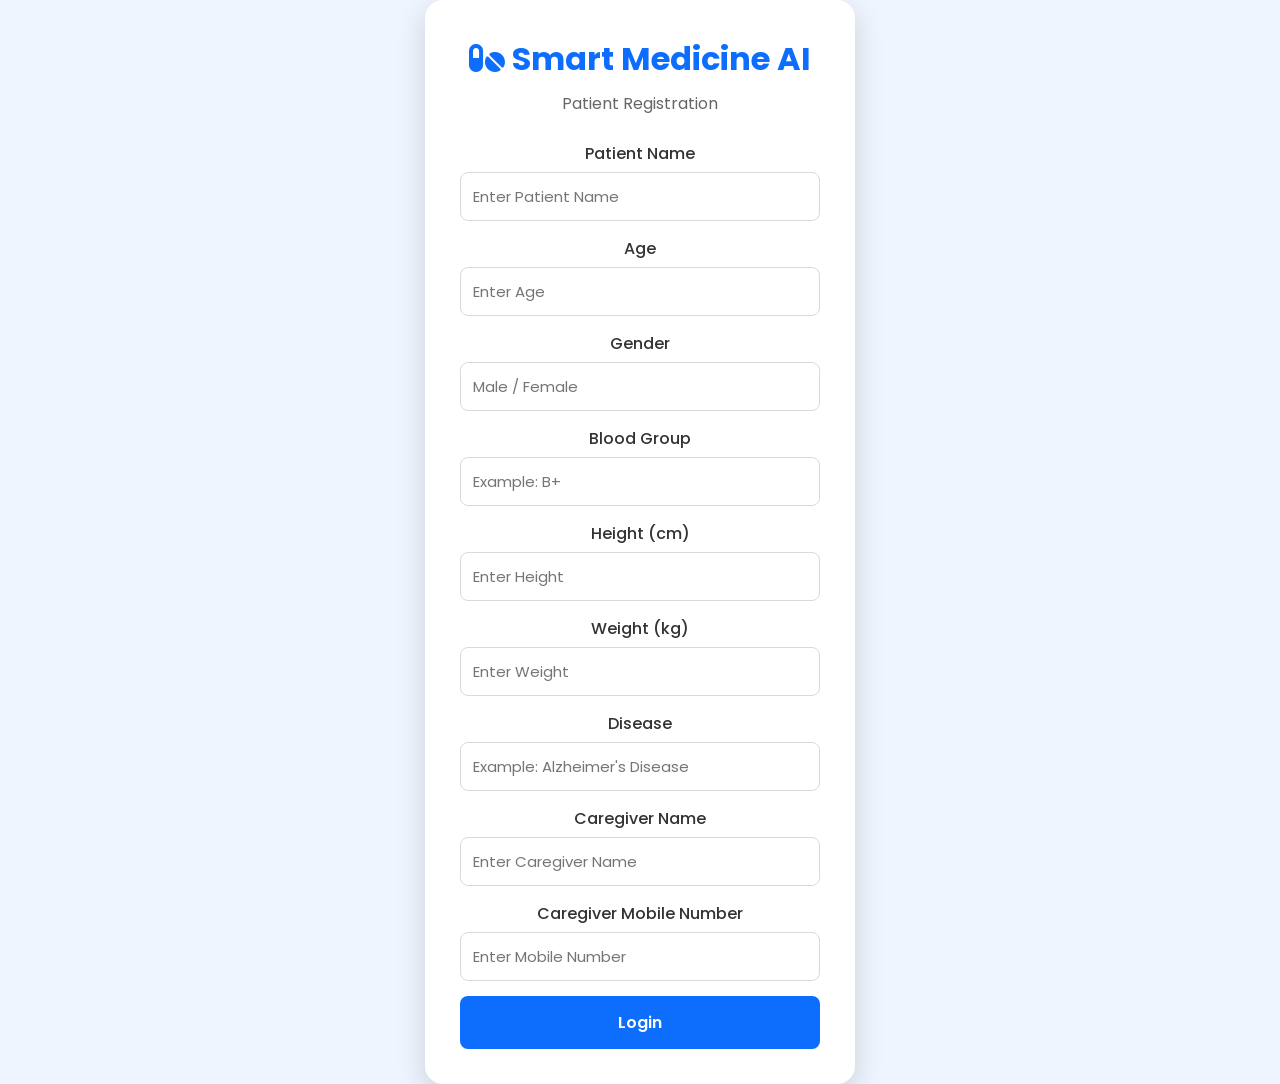
==== index.html @ ea63b9f7 "Add files via upload" ====
<!DOCTYPE html>
<html lang="en">

<head>

<meta charset="UTF-8">
<meta name="viewport" content="width=device-width, initial-scale=1.0">

<title>Login | Smart Medicine AI</title>

<link rel="stylesheet" href="css/style.css">

<link href="https://fonts.googleapis.com/css2?family=Poppins:wght@300;400;500;600;700&display=swap" rel="stylesheet">

<link rel="stylesheet"
href="https://cdnjs.cloudflare.com/ajax/libs/font-awesome/6.5.2/css/all.min.css">

<style>

*{
margin:0;
padding:0;
box-sizing:border-box;
font-family:'Poppins',sans-serif;
}

body{

background:#eef5ff;

display:flex;

justify-content:center;

align-items:center;

min-height:100vh;

}

.login-box{

width:430px;

background:#fff;

padding:35px;

border-radius:18px;

box-shadow:0 10px 30px rgba(0,0,0,0.15);

}

.login-box h1{

text-align:center;

color:#0d6efd;

margin-bottom:8px;

}

.login-box p{

text-align:center;

color:#666;

margin-bottom:25px;

}

.input-group{

margin-bottom:15px;

}

.input-group label{

display:block;

margin-bottom:6px;

font-weight:500;

color:#333;

}

.input-group input{

width:100%;

padding:12px;

border:1px solid #d9d9d9;

border-radius:8px;

font-size:15px;

outline:none;

transition:.3s;

}

.input-group input:focus{

border-color:#0d6efd;

box-shadow:0 0 5px rgba(13,110,253,.3);

}

.login-btn{

width:100%;

padding:14px;

background:#0d6efd;

color:#fff;

font-size:16px;

font-weight:600;

border:none;

border-radius:8px;

cursor:pointer;

transition:.3s;

}

.login-btn:hover{

background:#0b5ed7;

}

</style>

</head>

<body>

<div class="login-box">

<h1>

<i class="fa-solid fa-pills"></i>

Smart Medicine AI

</h1>

<p>Patient Registration</p>

<div class="input-group">

<label>Patient Name</label>

<input
type="text"
id="patientName"
placeholder="Enter Patient Name">

</div>

<div class="input-group">

<label>Age</label>

<input
type="number"
id="patientAge"
placeholder="Enter Age">

</div>

<div class="input-group">

<label>Gender</label>

<input
type="text"
id="gender"
placeholder="Male / Female">

</div>

<div class="input-group">

<label>Blood Group</label>

<input
type="text"
id="bloodGroup"
placeholder="Example: B+">

</div>
<div class="input-group">

<label>Height (cm)</label>

<input
type="number"
id="height"
placeholder="Enter Height">

</div>

<div class="input-group">

<label>Weight (kg)</label>

<input
type="number"
id="weight"
placeholder="Enter Weight">

</div>

<div class="input-group">

<label>Disease</label>

<input
type="text"
id="disease"
placeholder="Example: Alzheimer's Disease">

</div>

<div class="input-group">

<label>Caregiver Name</label>

<input
type="text"
id="caregiverName"
placeholder="Enter Caregiver Name">

</div>

<div class="input-group">

<label>Caregiver Mobile Number</label>

<input
type="tel"
id="caregiverNumber"
placeholder="Enter Mobile Number">

</div>

<button
class="login-btn"
onclick="loginUser()">

Login

</button>

</div>

<script>

function loginUser(){

localStorage.setItem(
"patientName",
document.getElementById("patientName").value
);

localStorage.setItem(
"patientAge",
document.getElementById("patientAge").value
);

localStorage.setItem(
"gender",
document.getElementById("gender").value
);

localStorage.setItem(
"bloodGroup",
document.getElementById("bloodGroup").value
);

localStorage.setItem(
"height",
document.getElementById("height").value
);

localStorage.setItem(
"weight",
document.getElementById("weight").value
);

localStorage.setItem(
"disease",
document.getElementById("disease").value
);

localStorage.setItem(
"caregiverName",
document.getElementById("caregiverName").value
);

localStorage.setItem(
"caregiverNumber",
document.getElementById("caregiverNumber").value
);
alert("Login Successful!");

window.location.href = "dashboard.html";

}

</script>

</body>

</html>
---- css/style.css ----
/* ===========================
   GOOGLE FONT
=========================== */

@import url('https://fonts.googleapis.com/css2?family=Poppins:wght@300;400;500;600;700&display=swap');

*{
    margin:0;
    padding:0;
    box-sizing:border-box;
    font-family:'Poppins',sans-serif;
}

body{
    background:linear-gradient(135deg,#eef4ff,#dbeafe);
    color:#333;
}

/* ===========================
   LOGIN PAGE
=========================== */

.login-page{
    width:100%;
    height:100vh;
    display:flex;
    justify-content:center;
    align-items:center;
    background:linear-gradient(135deg,#0d6efd,#29b6f6);
}

.login-box{
    width:420px;
    background:white;
    padding:40px;
    border-radius:20px;
    box-shadow:0 20px 40px rgba(0,0,0,.15);
    text-align:center;
}

.logo{
    width:90px;
    height:90px;
    border-radius:50%;
    background:#0d6efd;
    color:white;
    display:flex;
    justify-content:center;
    align-items:center;
    margin:auto;
    font-size:40px;
    margin-bottom:20px;
}

.login-box h1{
    color:#0d6efd;
    margin-bottom:8px;
}

.login-box p{
    color:#666;
    margin-bottom:25px;
}

.input-box{
    width:100%;
    padding:15px;
    border:1px solid #ddd;
    border-radius:10px;
    margin-bottom:15px;
    font-size:16px;
}

.login-btn{
    width:100%;
    padding:15px;
    border:none;
    background:#0d6efd;
    color:white;
    font-size:18px;
    border-radius:10px;
    cursor:pointer;
    transition:.3s;
}

.login-btn:hover{
    background:#0056d2;
}

/* ===========================
   DASHBOARD
=========================== */

.dashboard{
    display:flex;
    min-height:100vh;
}

/* ===========================
   SIDEBAR
=========================== */

.sidebar{
    width:250px;
    background:#0d6efd;
    color:white;
    min-height:100vh;
    padding:25px;
}

.sidebar h2{
    text-align:center;
    margin-bottom:35px;
}

.sidebar ul{
    list-style:none;
}

.sidebar ul li{
    margin:18px 0;
}

.sidebar ul li a{
    text-decoration:none;
    color:white;
    display:block;
    padding:12px;
    border-radius:10px;
    transition:.3s;
}

.sidebar ul li a:hover{
    background:rgba(255,255,255,.2);
}

/* Active Page */

.sidebar ul li.active a{
    background:white;
    color:#0d6efd;
    font-weight:600;
    border-radius:10px;
}

.sidebar ul li.active a i{
    color:#0d6efd;
}

/* ===========================
   MAIN CONTENT
=========================== */

.main{
    flex:1;
    padding:30px;
}

.navbar{
    display:flex;
    justify-content:space-between;
    align-items:center;
    margin-bottom:30px;
}

.nav-left h1{
    color:#0d6efd;
    margin-bottom:8px;
}

#date{
    color:#666;
    font-size:15px;
}

#clock{
    color:#0d6efd;
    font-size:22px;
    font-weight:600;
    margin-top:5px;
}

.nav-icons{
    display:flex;
    align-items:center;
    gap:20px;
}

.nav-icons i{
    font-size:24px;
    color:#0d6efd;
    background:white;
    padding:12px;
    border-radius:50%;
    box-shadow:0 5px 15px rgba(0,0,0,.15);
    cursor:pointer;
}

.profile-box{
    display:flex;
    align-items:center;
    gap:10px;
    background:white;
    padding:10px 15px;
    border-radius:25px;
    box-shadow:0 5px 15px rgba(0,0,0,.1);
}

.profile-box span{
    font-weight:600;
}

/* ===========================
   DASHBOARD SUMMARY - 4 BOXES
=========================== */

.dashboard-summary{
    display:grid;
    grid-template-columns:repeat(4,1fr);
    gap:20px;
    width:100%;
    margin-top:25px;
    margin-bottom:30px;
}

.dashboard-summary .dashboard-card{
    min-width:0;
    min-height:150px;
    background:white;
    padding:25px;
    border-radius:15px;
    box-shadow:0 10px 20px rgba(0,0,0,.08);
}

.dashboard-summary .dashboard-card h3{
    color:#666;
    margin-bottom:10px;
}

.dashboard-summary .dashboard-card h2{
    color:#0d6efd;
}

/* ===========================
   DASHBOARD CARDS
=========================== */

.cards{
    display:grid;
    grid-template-columns:repeat(auto-fit,minmax(220px,1fr));
    gap:20px;
    margin-top:25px;
    margin-bottom:30px;
}

.card{
    background:white;
    padding:25px;
    border-radius:15px;
    box-shadow:0 10px 20px rgba(0,0,0,.08);
}

.card h3{
    color:#666;
    margin-bottom:10px;
}

.card h2{
    color:#0d6efd;
}

/* ===========================
   HEALTH CARD
=========================== */

.health-card{
    background:white;
    padding:25px;
    border-radius:15px;
    box-shadow:0 10px 20px rgba(0,0,0,.08);
}

/* ===========================
   SCHEDULE
=========================== */

.schedule{
    background:white;
    padding:25px;
    border-radius:15px;
    box-shadow:0 10px 20px rgba(0,0,0,.08);
    margin-bottom:30px;
}

.schedule h2{
    color:#0d6efd;
    margin-bottom:20px;
}

table{
    width:100%;
    border-collapse:collapse;
}

th{
    background:#0d6efd;
    color:white;
    padding:14px;
}

td{
    padding:14px;
    text-align:center;
    border-bottom:1px solid #eee;
}

/* ===========================
   PATIENT INFORMATION
=========================== */

.patient-card{
    margin-top:30px;
    background:white;
    padding:25px;
    border-radius:15px;
    box-shadow:0 10px 20px rgba(0,0,0,.08);
}

.patient-card h2{
    color:#0d6efd;
    margin-bottom:20px;
}

.patient-grid{
    display:grid;
    grid-template-columns:repeat(2,1fr);
    gap:15px;
}

.patient-grid div{
    background:#eef4ff;
    padding:15px;
    border-radius:10px;
}

/* ===========================
   EMERGENCY SOS
=========================== */

.sos-card{
    margin-top:30px;
    background:white;
    padding:30px;
    border-radius:15px;
    text-align:center;
    box-shadow:0 10px 20px rgba(0,0,0,.08);
}

.sos-card h2{
    color:#dc2626;
    margin-bottom:15px;
}

.sos-btn{
    margin-top:20px;
    padding:15px 40px;
    border:none;
    border-radius:10px;
    background:#dc2626;
    color:white;
    font-size:18px;
    cursor:pointer;
    transition:.3s;
}

.sos-btn:hover{
    background:#b91c1c;
    transform:scale(1.05);
}

/* ===========================
   MEDICINE PROGRESS
=========================== */

.progress-card{
    margin-top:30px;
    background:white;
    padding:25px;
    border-radius:15px;
    box-shadow:0 10px 20px rgba(0,0,0,.08);
}

.progress-bar{
    width:100%;
    height:25px;
    background:#e5e7eb;
    border-radius:20px;
    overflow:hidden;
    margin:15px 0;
}

.progress-fill{
    width:75%;
    height:100%;
    background:#22c55e;
    color:white;
    text-align:center;
    line-height:25px;
    font-weight:bold;
}

/* ===========================
   ACTION BUTTON
=========================== */

.action-btn{
    margin-top:15px;
    padding:10px 20px;
    background:#2563eb;
    color:white;
    border:none;
    border-radius:8px;
    cursor:pointer;
    font-size:16px;
    transition:.3s;
}

.action-btn:hover{
    background:#1d4ed8;
}

/* ===========================
   ANIMATIONS
=========================== */

.card,
.patient-card,
.schedule,
.sos-card,
.progress-card,
.dashboard-summary .dashboard-card{
    transition:0.3s ease;
}

.card:hover,
.patient-card:hover,
.schedule:hover,
.sos-card:hover,
.progress-card:hover,
.dashboard-summary .dashboard-card:hover{
    transform:translateY(-6px);
    box-shadow:0 15px 35px rgba(0,0,0,.15);
}

button{
    transition:0.3s;
}

button:hover{
    transform:scale(1.05);
}

/* ===========================
   AI ASSISTANT
=========================== */

.ai-card{
    margin-top:30px;
    background:white;
    padding:25px;
    border-radius:15px;
    box-shadow:0 10px 25px rgba(0,0,0,.1);
    transition:.3s;
}

.ai-card:hover{
    transform:translateY(-5px);
    box-shadow:0 15px 35px rgba(0,0,0,.15);
}

.ai-card h2{
    color:#2563eb;
    margin-bottom:20px;
}

.ai-content p{
    margin:12px 0;
    font-size:16px;
}

.safe{
    color:green;
    font-weight:bold;
}

/* ===========================
   RESPONSIVE
=========================== */

@media(max-width:1100px){

    .dashboard-summary{
        grid-template-columns:repeat(2,1fr);
    }

}

@media(max-width:900px){

    .dashboard{
        flex-direction:column;
    }

    .sidebar{
        width:100%;
        min-height:auto;
    }

    .patient-grid{
        grid-template-columns:1fr;
    }

    .cards{
        grid-template-columns:1fr;
    }

    .navbar{
        flex-direction:column;
        align-items:flex-start;
        gap:15px;
    }

}

@media(max-width:600px){

    .dashboard-summary{
        grid-template-columns:1fr;
    }

}
/* ===========================
   TOP 4 DASHBOARD SUMMARY BOXES
=========================== */

.top-summary {
    display: grid;
    grid-template-columns: repeat(4, 1fr);
    gap: 20px;
    width: 100%;
    margin-top: 25px;
    margin-bottom: 30px;
}

.top-summary .card,
.top-summary .health-card {
    margin: 0;
    min-width: 0;
    min-height: 150px;
}

/* Keep the rest of the dashboard unchanged */

@media (max-width: 1100px) {

    .top-summary {
        grid-template-columns: repeat(2, 1fr);
    }

}

@media (max-width: 600px) {

    .top-summary {
        grid-template-columns: 1fr;
    }

}
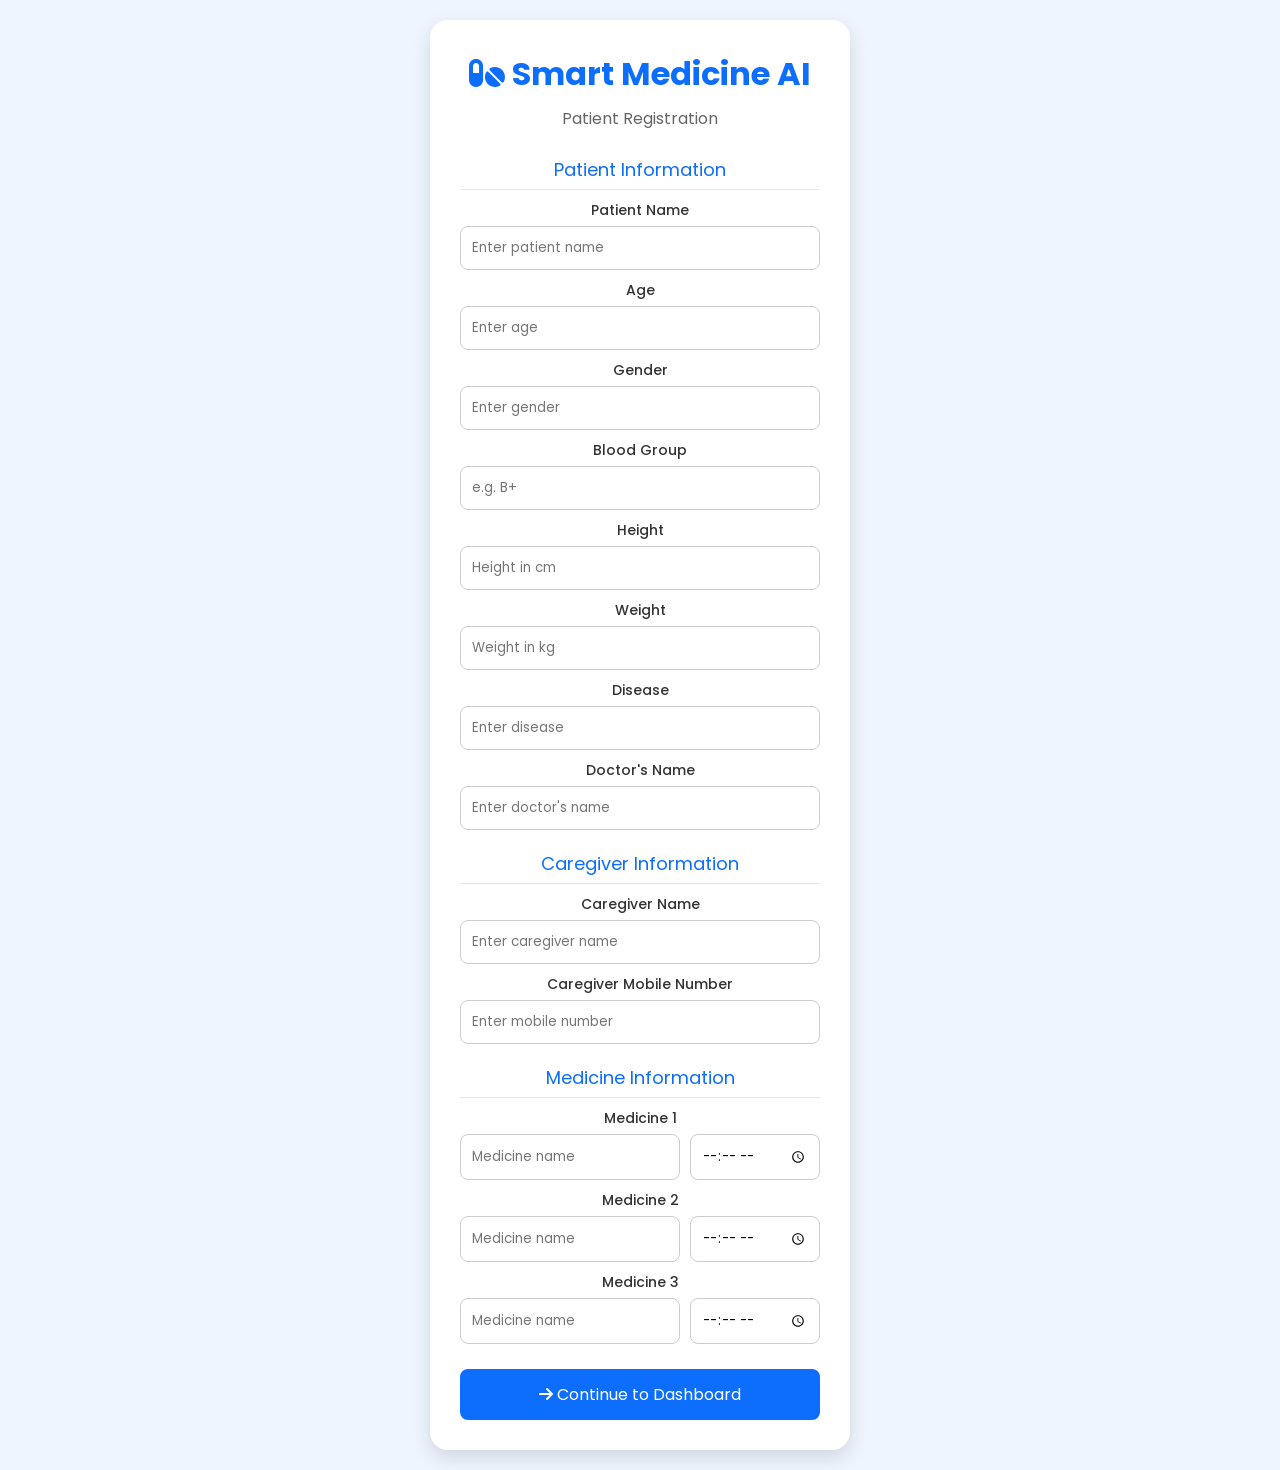
==== commit cee03d5d: "Update index.html" ====
--- a/index.html
+++ b/index.html
@@ -1,333 +1,13 @@
 <!DOCTYPE html>
 <html lang="en">
+<head>
+    <meta charset="UTF-8">
+    <meta name="viewport" content="width=device-width, initial-scale=1.0">
+    <title>Smart Medicine AI</title>
 
-<head>
-
-<meta charset="UTF-8">
-<meta name="viewport" content="width=device-width, initial-scale=1.0">
-
-<title>Login | Smart Medicine AI</title>
-
-<link rel="stylesheet" href="css/style.css">
-
-<link href="https://fonts.googleapis.com/css2?family=Poppins:wght@300;400;500;600;700&display=swap" rel="stylesheet">
-
-<link rel="stylesheet"
-href="https://cdnjs.cloudflare.com/ajax/libs/font-awesome/6.5.2/css/all.min.css">
-
-<style>
-
-*{
-margin:0;
-padding:0;
-box-sizing:border-box;
-font-family:'Poppins',sans-serif;
-}
-
-body{
-
-background:#eef5ff;
-
-display:flex;
-
-justify-content:center;
-
-align-items:center;
-
-min-height:100vh;
-
-}
-
-.login-box{
-
-width:430px;
-
-background:#fff;
-
-padding:35px;
-
-border-radius:18px;
-
-box-shadow:0 10px 30px rgba(0,0,0,0.15);
-
-}
-
-.login-box h1{
-
-text-align:center;
-
-color:#0d6efd;
-
-margin-bottom:8px;
-
-}
-
-.login-box p{
-
-text-align:center;
-
-color:#666;
-
-margin-bottom:25px;
-
-}
-
-.input-group{
-
-margin-bottom:15px;
-
-}
-
-.input-group label{
-
-display:block;
-
-margin-bottom:6px;
-
-font-weight:500;
-
-color:#333;
-
-}
-
-.input-group input{
-
-width:100%;
-
-padding:12px;
-
-border:1px solid #d9d9d9;
-
-border-radius:8px;
-
-font-size:15px;
-
-outline:none;
-
-transition:.3s;
-
-}
-
-.input-group input:focus{
-
-border-color:#0d6efd;
-
-box-shadow:0 0 5px rgba(13,110,253,.3);
-
-}
-
-.login-btn{
-
-width:100%;
-
-padding:14px;
-
-background:#0d6efd;
-
-color:#fff;
-
-font-size:16px;
-
-font-weight:600;
-
-border:none;
-
-border-radius:8px;
-
-cursor:pointer;
-
-transition:.3s;
-
-}
-
-.login-btn:hover{
-
-background:#0b5ed7;
-
-}
-
-</style>
-
+    <meta http-equiv="refresh" content="0; url=login.html">
 </head>
-
 <body>
-
-<div class="login-box">
-
-<h1>
-
-<i class="fa-solid fa-pills"></i>
-
-Smart Medicine AI
-
-</h1>
-
-<p>Patient Registration</p>
-
-<div class="input-group">
-
-<label>Patient Name</label>
-
-<input
-type="text"
-id="patientName"
-placeholder="Enter Patient Name">
-
-</div>
-
-<div class="input-group">
-
-<label>Age</label>
-
-<input
-type="number"
-id="patientAge"
-placeholder="Enter Age">
-
-</div>
-
-<div class="input-group">
-
-<label>Gender</label>
-
-<input
-type="text"
-id="gender"
-placeholder="Male / Female">
-
-</div>
-
-<div class="input-group">
-
-<label>Blood Group</label>
-
-<input
-type="text"
-id="bloodGroup"
-placeholder="Example: B+">
-
-</div>
-<div class="input-group">
-
-<label>Height (cm)</label>
-
-<input
-type="number"
-id="height"
-placeholder="Enter Height">
-
-</div>
-
-<div class="input-group">
-
-<label>Weight (kg)</label>
-
-<input
-type="number"
-id="weight"
-placeholder="Enter Weight">
-
-</div>
-
-<div class="input-group">
-
-<label>Disease</label>
-
-<input
-type="text"
-id="disease"
-placeholder="Example: Alzheimer's Disease">
-
-</div>
-
-<div class="input-group">
-
-<label>Caregiver Name</label>
-
-<input
-type="text"
-id="caregiverName"
-placeholder="Enter Caregiver Name">
-
-</div>
-
-<div class="input-group">
-
-<label>Caregiver Mobile Number</label>
-
-<input
-type="tel"
-id="caregiverNumber"
-placeholder="Enter Mobile Number">
-
-</div>
-
-<button
-class="login-btn"
-onclick="loginUser()">
-
-Login
-
-</button>
-
-</div>
-
-<script>
-
-function loginUser(){
-
-localStorage.setItem(
-"patientName",
-document.getElementById("patientName").value
-);
-
-localStorage.setItem(
-"patientAge",
-document.getElementById("patientAge").value
-);
-
-localStorage.setItem(
-"gender",
-document.getElementById("gender").value
-);
-
-localStorage.setItem(
-"bloodGroup",
-document.getElementById("bloodGroup").value
-);
-
-localStorage.setItem(
-"height",
-document.getElementById("height").value
-);
-
-localStorage.setItem(
-"weight",
-document.getElementById("weight").value
-);
-
-localStorage.setItem(
-"disease",
-document.getElementById("disease").value
-);
-
-localStorage.setItem(
-"caregiverName",
-document.getElementById("caregiverName").value
-);
-
-localStorage.setItem(
-"caregiverNumber",
-document.getElementById("caregiverNumber").value
-);
-alert("Login Successful!");
-
-window.location.href = "dashboard.html";
-
-}
-
-</script>
-
+    <p>Opening Smart Medicine AI...</p>
 </body>
-
-</html>+</html>
